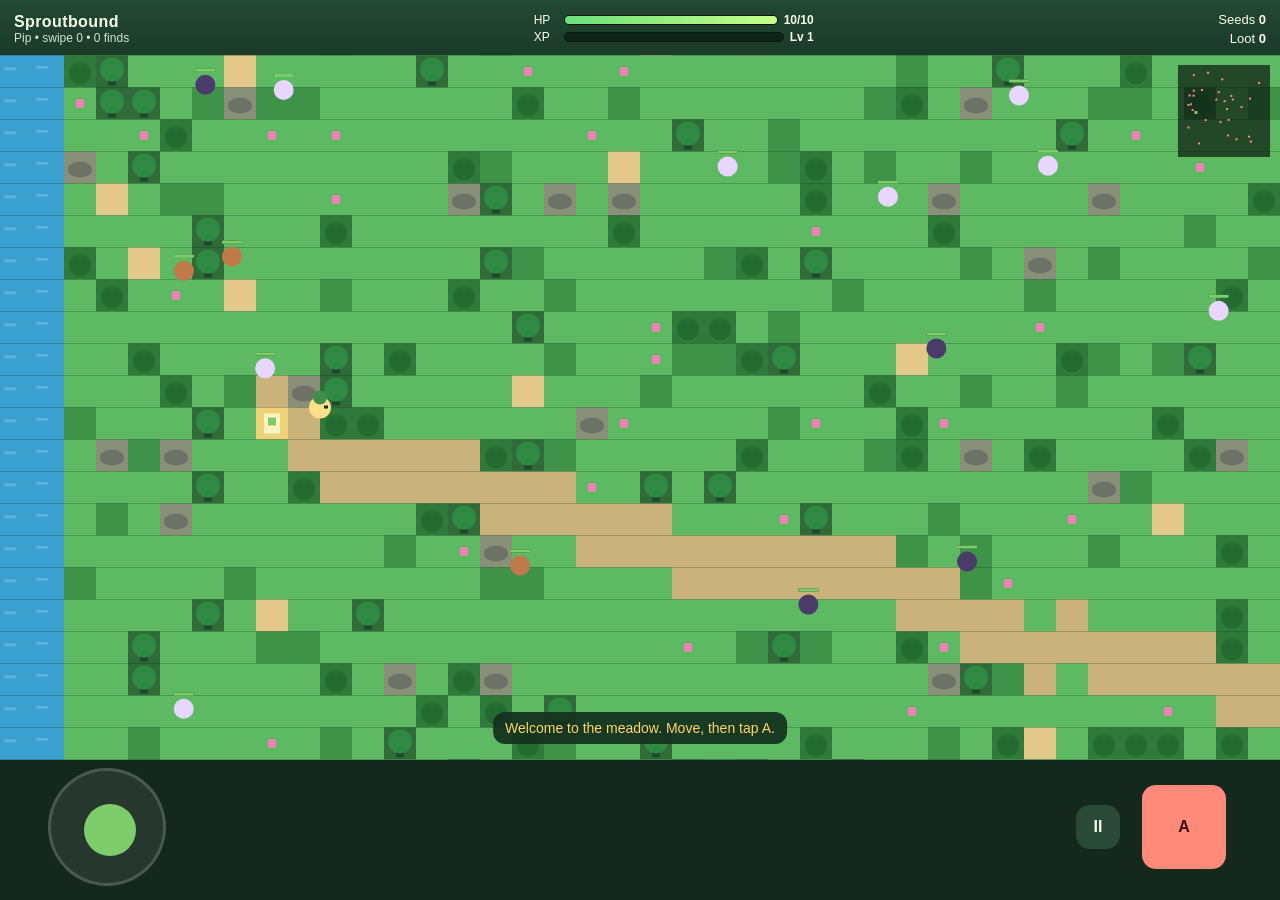
==== index.html @ a74ae871 "fix: joystick follows a finger drag" ====
<!DOCTYPE html>
<html lang="en">
<head>
  <meta charset="UTF-8" />
  <meta name="viewport" content="width=device-width, initial-scale=1, maximum-scale=1, user-scalable=no, viewport-fit=cover" />
  <meta name="apple-mobile-web-app-capable" content="yes" />
  <meta name="mobile-web-app-capable" content="yes" />
  <meta name="theme-color" content="#1b3a2a" />
  <title>Sproutbound</title>
  <link rel="stylesheet" href="css/style.css?v=0.2.1" />
</head>
<body>
  <div id="app">
    <header id="hud">
      <div class="hud-block">
        <div class="title">Sproutbound</div>
        <div id="status" class="status">Pip the Sproutling</div>
      </div>
      <div class="meters">
        <div class="meter">
          <span>HP</span>
          <div class="bar"><i id="hp-bar"></i></div>
          <b id="hp-text">10/10</b>
        </div>
        <div class="meter">
          <span>XP</span>
          <div class="bar xp"><i id="xp-bar"></i></div>
          <b id="xp-text">Lv 1</b>
        </div>
      </div>
      <div class="pockets">
        <span>Seeds <b id="coin-text">0</b></span>
        <span>Loot <b id="loot-text">0</b></span>
      </div>
    </header>

    <main id="stage">
      <canvas id="game"></canvas>
      <div id="toast"></div>
      <div id="pause-menu" class="hidden">
        <h2>Paused</h2>
        <p id="pause-blurb">Bag and shrine trades. The stick and A button stay under the menu.</p>
        <section class="panel">
          <h3>Bag</h3>
          <ul id="bag-list"></ul>
        </section>
        <section class="panel">
          <h3>Shrine shop</h3>
          <p id="shop-note" class="note"></p>
          <button id="btn-buy-petal" type="button">Heart Petal</button>
          <button id="btn-buy-swipe" type="button">Stronger swipe</button>
        </section>
        <button id="btn-resume" type="button">Resume</button>
        <button id="btn-reset" type="button">New Adventure</button>
      </div>
    </main>

    <footer id="controls">
      <div id="stick" class="stick">
        <div id="knob" class="knob"></div>
      </div>
      <div class="buttons">
        <button id="btn-pause" class="ghost">II</button>
        <button id="btn-attack" class="attack">A</button>
      </div>
    </footer>
  </div>
  <script src="js/data.js?v=0.2.1"></script>
  <script src="js/game.js?v=0.2.1"></script>
</body>
</html>
---- css/style.css ----
:root {
  --soil: #1b3a2a;
  --leaf: #7dce6a;
  --sun: #ffd56a;
  --ink: #14301f;
  --paper: #f4ffe8;
  --rose: #ff8a7a;
}
* { box-sizing: border-box; -webkit-tap-highlight-color: transparent; }
html, body {
  margin: 0;
  height: 100%;
  background: var(--soil);
  color: var(--paper);
  font-family: "Trebuchet MS", "Segoe UI", sans-serif;
  overflow: hidden;
  touch-action: none;
  user-select: none;
}
#app {
  height: 100%;
  display: grid;
  grid-template-rows: auto 1fr auto;
}
#hud {
  display: flex;
  gap: 12px;
  align-items: center;
  justify-content: space-between;
  padding: 10px 14px calc(8px + env(safe-area-inset-top));
  background: linear-gradient(#234833, #1b3a2a);
}
.title { font-weight: 800; letter-spacing: 0.4px; }
.status { font-size: 12px; opacity: 0.85; }
.meters { flex: 1; max-width: 280px; }
.meter { display: grid; grid-template-columns: 24px 1fr auto; gap: 6px; align-items: center; font-size: 12px; margin: 3px 0; }
.bar { height: 10px; background: #0f2418; border-radius: 99px; overflow: hidden; border: 1px solid #0a1810; }
.bar i { display: block; height: 100%; width: 100%; background: linear-gradient(90deg, #6adf7a, #c8ff8a); }
.bar.xp i { background: linear-gradient(90deg, #6ab0ff, #d6f3ff); }
.pockets { font-size: 13px; display: grid; gap: 4px; text-align: right; }
#stage { position: relative; background: #163224; }
#game { width: 100%; height: 100%; display: block; image-rendering: pixelated; touch-action: none; }
#toast {
  position: absolute; left: 50%; bottom: 16px; transform: translateX(-50%);
  background: rgba(20, 48, 31, 0.92); color: var(--sun);
  padding: 8px 12px; border-radius: 12px; font-size: 14px;
  opacity: 0; pointer-events: none; transition: opacity 0.2s;
  z-index: 3; max-width: 90%; text-align: center;
}
#toast.show { opacity: 1; }
#pause-menu {
  position: absolute; inset: 8px 8px 8px 8px;
  background: rgba(15, 36, 24, 0.94);
  border: 3px solid #7dce6a;
  border-radius: 18px;
  padding: 12px 14px 8px;
  text-align: center;
  overflow: auto;
  z-index: 2;
  -webkit-overflow-scrolling: touch;
  touch-action: pan-y;
}
#pause-menu.hidden { display: none; }
#pause-menu h2 { margin: 0 0 4px; font-size: 22px; }
#pause-menu p { margin: 0 0 8px; font-size: 13px; }
.panel {
  text-align: left;
  background: rgba(8, 20, 14, 0.45);
  border-radius: 12px;
  padding: 8px 10px;
  margin: 8px 0;
}
.panel h3 { margin: 0 0 6px; font-size: 15px; color: var(--sun); }
.note { opacity: 0.9; }
#bag-list { list-style: none; margin: 0; padding: 0; display: grid; gap: 6px; }
#bag-list li {
  display: flex; align-items: center; gap: 8px;
  font-size: 14px;
}
.swatch { width: 12px; height: 12px; border-radius: 50%; flex: none; }
.bag-use, #pause-menu button, #controls button {
  font: inherit; font-weight: 800;
  border: 0; border-radius: 14px;
  padding: 10px 16px; margin: 6px;
}
.bag-use {
  margin-left: auto;
  background: var(--rose);
  color: #3b1010;
  min-height: 40px;
}
#btn-buy-petal, #btn-buy-swipe {
  display: block; width: calc(100% - 12px);
  background: var(--sun); color: var(--ink);
  min-height: 46px;
}
#btn-buy-petal:disabled, #btn-buy-swipe:disabled { opacity: 0.55; }
#btn-resume { background: var(--leaf); color: var(--ink); min-height: 46px; }
#btn-reset { background: #355846; color: var(--paper); min-height: 44px; }
#controls {
  display: flex;
  justify-content: space-between;
  align-items: center;
  padding: 8px 18px calc(14px + env(safe-area-inset-bottom));
  background: #14281d;
  touch-action: none;
}
.stick {
  width: 118px; height: 118px; border-radius: 50%;
  background: rgba(255,255,255,0.08);
  border: 3px solid rgba(255,255,255,0.16);
  position: relative;
  touch-action: none;
}
.knob {
  width: 52px; height: 52px; border-radius: 50%;
  background: var(--leaf);
  position: absolute; left: 33px; top: 33px;
  pointer-events: none;
}
.buttons { display: flex; align-items: center; gap: 10px; touch-action: none; }
.attack {
  width: 84px; height: 84px; border-radius: 50%;
  background: var(--rose); color: #3b1010; font-size: 28px;
  touch-action: none;
}
.ghost {
  width: 44px; height: 44px; border-radius: 12px;
  background: #2a4a38; color: var(--paper);
}
@media (min-width: 900px) {
  #controls { padding-inline: 48px; }
  #pause-menu { inset: 10% 18%; }
}
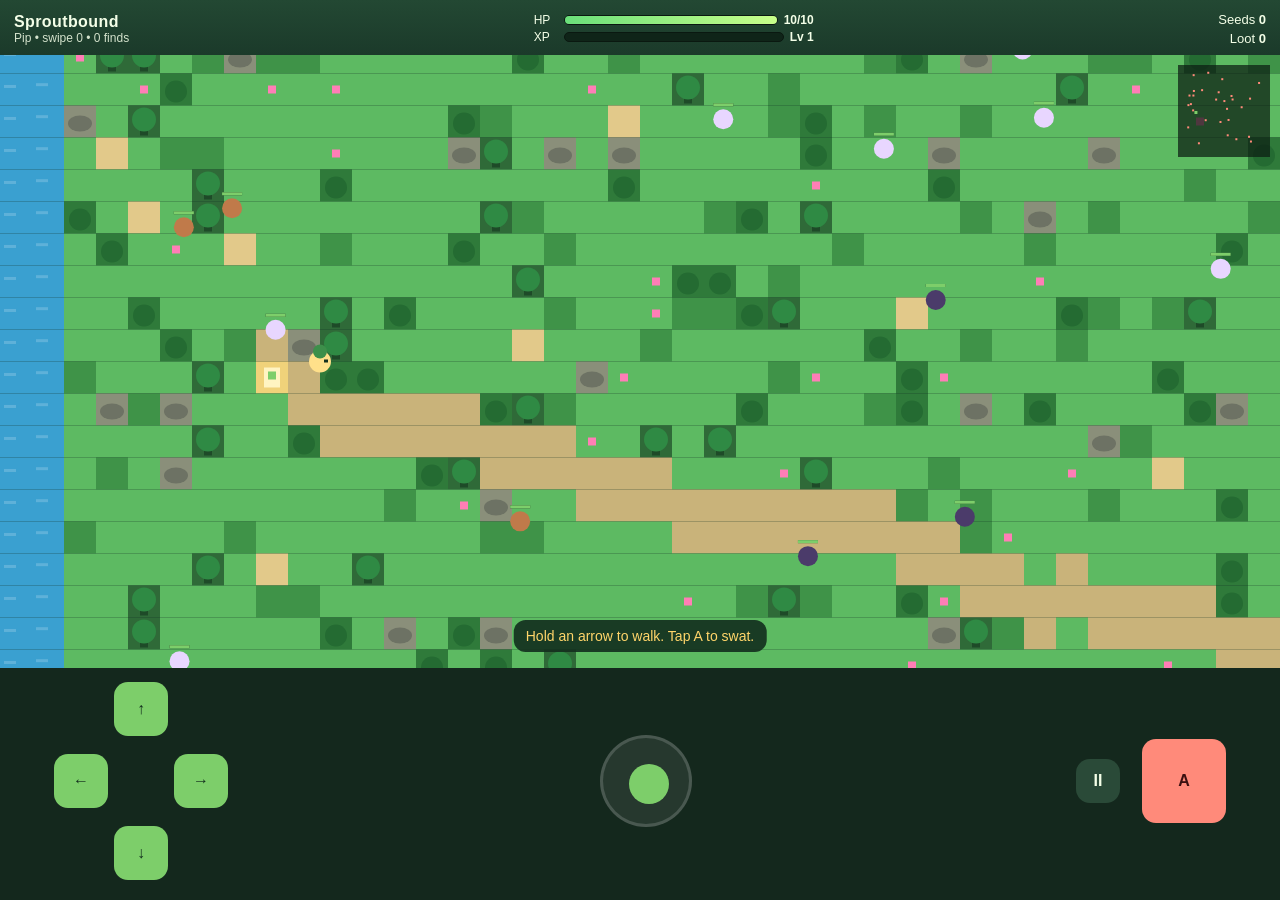
==== commit e900d773: "fix: arrow buttons walk while held" ====
--- a/index.html
+++ b/index.html
@@ -7,7 +7,7 @@
   <meta name="mobile-web-app-capable" content="yes" />
   <meta name="theme-color" content="#1b3a2a" />
   <title>Sproutbound</title>
-  <link rel="stylesheet" href="css/style.css?v=0.2.1" />
+  <link rel="stylesheet" href="css/style.css?v=0.2.2" />
 </head>
 <body>
   <div id="app">
@@ -56,6 +56,12 @@
     </main>
 
     <footer id="controls">
+      <div id="pad" class="pad" aria-label="Move">
+        <button type="button" class="dir" data-dir="up" aria-label="Up">&#8593;</button>
+        <button type="button" class="dir" data-dir="left" aria-label="Left">&#8592;</button>
+        <button type="button" class="dir" data-dir="down" aria-label="Down">&#8595;</button>
+        <button type="button" class="dir" data-dir="right" aria-label="Right">&#8594;</button>
+      </div>
       <div id="stick" class="stick">
         <div id="knob" class="knob"></div>
       </div>
@@ -65,7 +71,7 @@
       </div>
     </footer>
   </div>
-  <script src="js/data.js?v=0.2.1"></script>
-  <script src="js/game.js?v=0.2.1"></script>
+  <script src="js/data.js?v=0.2.2"></script>
+  <script src="js/game.js?v=0.2.2"></script>
 </body>
 </html>
--- a/css/style.css
+++ b/css/style.css
@@ -132,3 +132,23 @@
   #controls { padding-inline: 48px; }
   #pause-menu { inset: 10% 18%; }
 }
+
+.pad {
+  display: grid;
+  grid-template-columns: 54px 54px 54px;
+  grid-template-areas: ". up ." "left . right" ". down .";
+  gap: 6px;
+  touch-action: none;
+}
+.dir {
+  width: 54px; height: 54px; border-radius: 14px;
+  background: var(--leaf); color: var(--ink); font-size: 26px;
+  touch-action: none;
+}
+.dir[data-dir="up"] { grid-area: up; }
+.dir[data-dir="left"] { grid-area: left; }
+.dir[data-dir="down"] { grid-area: down; }
+.dir[data-dir="right"] { grid-area: right; }
+.dir.held { background: var(--sun); }
+.stick { width: 92px; height: 92px; }
+.knob { width: 40px; height: 40px; left: 26px; top: 26px; }
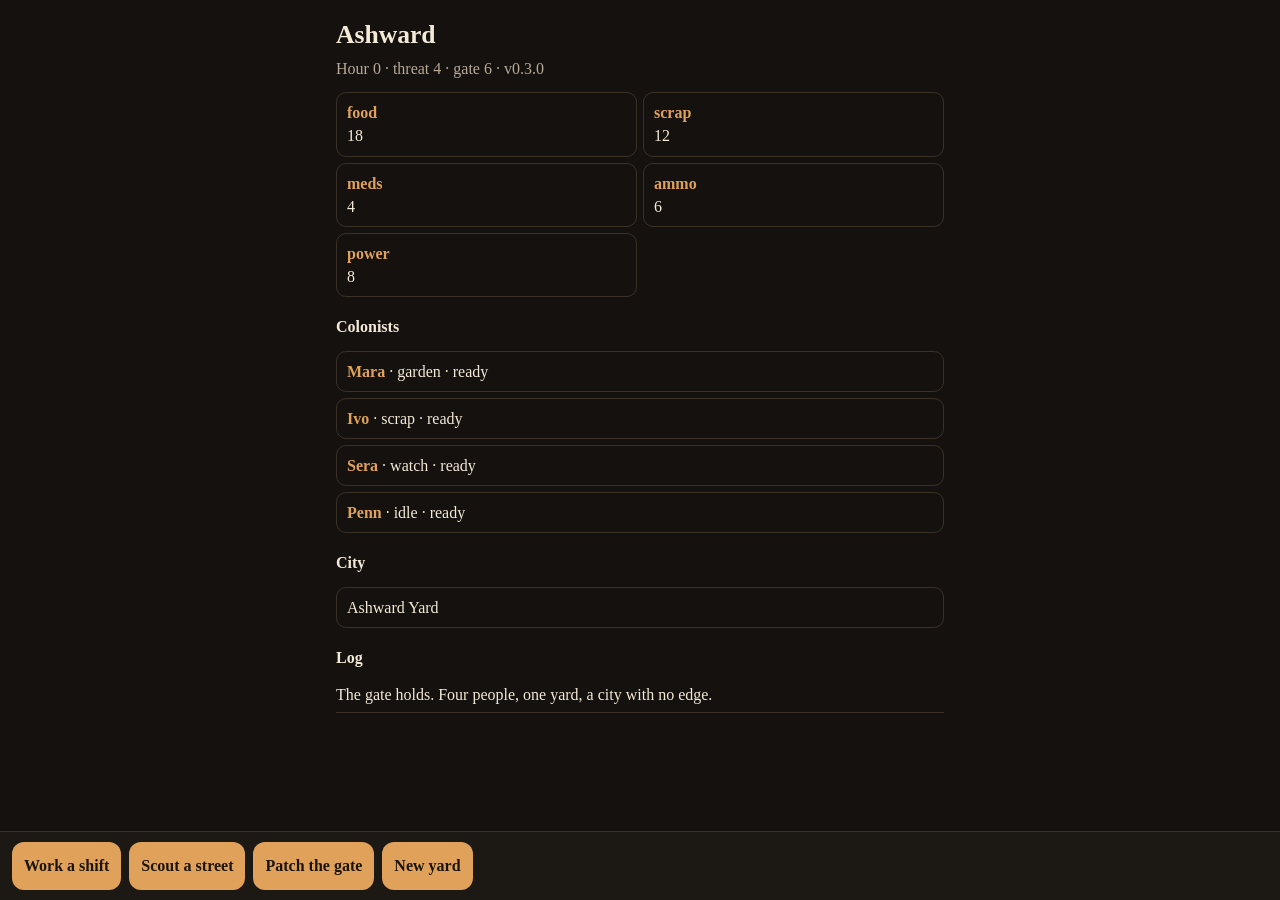
==== commit d668044f: "feat: ashward text colony keeps ticking offline" ====
--- a/index.html
+++ b/index.html
@@ -2,76 +2,28 @@
 <html lang="en">
 <head>
   <meta charset="UTF-8" />
-  <meta name="viewport" content="width=device-width, initial-scale=1, maximum-scale=1, user-scalable=no, viewport-fit=cover" />
-  <meta name="apple-mobile-web-app-capable" content="yes" />
-  <meta name="mobile-web-app-capable" content="yes" />
-  <meta name="theme-color" content="#1b3a2a" />
-  <title>Sproutbound</title>
-  <link rel="stylesheet" href="css/style.css?v=0.2.2" />
+  <meta name="viewport" content="width=device-width, initial-scale=1" />
+  <meta name="theme-color" content="#14110e" />
+  <title>Ashward</title>
+  <link rel="stylesheet" href="css/style.css?v=0.3.0" />
 </head>
 <body>
-  <div id="app">
-    <header id="hud">
-      <div class="hud-block">
-        <div class="title">Sproutbound</div>
-        <div id="status" class="status">Pip the Sproutling</div>
-      </div>
-      <div class="meters">
-        <div class="meter">
-          <span>HP</span>
-          <div class="bar"><i id="hp-bar"></i></div>
-          <b id="hp-text">10/10</b>
-        </div>
-        <div class="meter">
-          <span>XP</span>
-          <div class="bar xp"><i id="xp-bar"></i></div>
-          <b id="xp-text">Lv 1</b>
-        </div>
-      </div>
-      <div class="pockets">
-        <span>Seeds <b id="coin-text">0</b></span>
-        <span>Loot <b id="loot-text">0</b></span>
-      </div>
-    </header>
-
-    <main id="stage">
-      <canvas id="game"></canvas>
-      <div id="toast"></div>
-      <div id="pause-menu" class="hidden">
-        <h2>Paused</h2>
-        <p id="pause-blurb">Bag and shrine trades. The stick and A button stay under the menu.</p>
-        <section class="panel">
-          <h3>Bag</h3>
-          <ul id="bag-list"></ul>
-        </section>
-        <section class="panel">
-          <h3>Shrine shop</h3>
-          <p id="shop-note" class="note"></p>
-          <button id="btn-buy-petal" type="button">Heart Petal</button>
-          <button id="btn-buy-swipe" type="button">Stronger swipe</button>
-        </section>
-        <button id="btn-resume" type="button">Resume</button>
-        <button id="btn-reset" type="button">New Adventure</button>
-      </div>
-    </main>
-
-    <footer id="controls">
-      <div id="pad" class="pad" aria-label="Move">
-        <button type="button" class="dir" data-dir="up" aria-label="Up">&#8593;</button>
-        <button type="button" class="dir" data-dir="left" aria-label="Left">&#8592;</button>
-        <button type="button" class="dir" data-dir="down" aria-label="Down">&#8595;</button>
-        <button type="button" class="dir" data-dir="right" aria-label="Right">&#8594;</button>
-      </div>
-      <div id="stick" class="stick">
-        <div id="knob" class="knob"></div>
-      </div>
-      <div class="buttons">
-        <button id="btn-pause" class="ghost">II</button>
-        <button id="btn-attack" class="attack">A</button>
-      </div>
-    </footer>
+  <h1>Ashward</h1>
+  <p class="sub" id="clock">Yard clock</p>
+  <section class="stocks" id="stocks"></section>
+  <h2>Colonists</h2>
+  <section class="people" id="people"></section>
+  <h2>City</h2>
+  <section class="map" id="map"></section>
+  <h2>Log</h2>
+  <ul id="log"></ul>
+  <div id="actions">
+    <button type="button" id="btn-shift">Work a shift</button>
+    <button type="button" id="btn-scout">Scout a street</button>
+    <button type="button" id="btn-gate">Patch the gate</button>
+    <button type="button" id="btn-new">New yard</button>
   </div>
-  <script src="js/data.js?v=0.2.2"></script>
-  <script src="js/game.js?v=0.2.2"></script>
+  <script src="js/data.js?v=0.3.0"></script>
+  <script src="js/game.js?v=0.3.0"></script>
 </body>
 </html>
--- a/css/style.css
+++ b/css/style.css
@@ -1,154 +1,41 @@
 :root {
-  --soil: #1b3a2a;
-  --leaf: #7dce6a;
-  --sun: #ffd56a;
-  --ink: #14301f;
-  --paper: #f4ffe8;
-  --rose: #ff8a7a;
+  --bg: #14110e;
+  --ink: #f3ead7;
+  --dim: #b7aa96;
+  --line: #3a3228;
+  --accent: #e0a15a;
 }
-* { box-sizing: border-box; -webkit-tap-highlight-color: transparent; }
+* { box-sizing: border-box; }
 html, body {
   margin: 0;
-  height: 100%;
-  background: var(--soil);
-  color: var(--paper);
-  font-family: "Trebuchet MS", "Segoe UI", sans-serif;
-  overflow: hidden;
-  touch-action: none;
-  user-select: none;
+  background: var(--bg);
+  color: var(--ink);
+  font: 16px/1.45 "Iowan Old Style", "Palatino Linotype", Palatino, serif;
 }
-#app {
-  height: 100%;
-  display: grid;
-  grid-template-rows: auto 1fr auto;
+body { padding: 16px 16px 120px; max-width: 40rem; margin: 0 auto; }
+h1 { font-size: 1.6rem; margin: 0 0 4px; }
+.sub { color: var(--dim); margin: 0 0 12px; }
+.stocks, .people, .map { display: grid; gap: 6px; margin: 12px 0; }
+.stocks { grid-template-columns: repeat(2, minmax(0, 1fr)); }
+.card, .person, .district {
+  border: 1px solid var(--line);
+  border-radius: 10px;
+  padding: 8px 10px;
 }
-#hud {
-  display: flex;
-  gap: 12px;
-  align-items: center;
-  justify-content: space-between;
-  padding: 10px 14px calc(8px + env(safe-area-inset-top));
-  background: linear-gradient(#234833, #1b3a2a);
+.card b, .person b { color: var(--accent); }
+#log { list-style: none; padding: 0; margin: 8px 0 0; }
+#log li { padding: 6px 0; border-bottom: 1px solid var(--line); }
+#actions {
+  position: fixed; left: 0; right: 0; bottom: 0;
+  display: flex; flex-wrap: wrap; gap: 8px;
+  padding: 10px 12px calc(10px + env(safe-area-inset-bottom));
+  background: #1c1814;
+  border-top: 1px solid var(--line);
 }
-.title { font-weight: 800; letter-spacing: 0.4px; }
-.status { font-size: 12px; opacity: 0.85; }
-.meters { flex: 1; max-width: 280px; }
-.meter { display: grid; grid-template-columns: 24px 1fr auto; gap: 6px; align-items: center; font-size: 12px; margin: 3px 0; }
-.bar { height: 10px; background: #0f2418; border-radius: 99px; overflow: hidden; border: 1px solid #0a1810; }
-.bar i { display: block; height: 100%; width: 100%; background: linear-gradient(90deg, #6adf7a, #c8ff8a); }
-.bar.xp i { background: linear-gradient(90deg, #6ab0ff, #d6f3ff); }
-.pockets { font-size: 13px; display: grid; gap: 4px; text-align: right; }
-#stage { position: relative; background: #163224; }
-#game { width: 100%; height: 100%; display: block; image-rendering: pixelated; touch-action: none; }
-#toast {
-  position: absolute; left: 50%; bottom: 16px; transform: translateX(-50%);
-  background: rgba(20, 48, 31, 0.92); color: var(--sun);
-  padding: 8px 12px; border-radius: 12px; font-size: 14px;
-  opacity: 0; pointer-events: none; transition: opacity 0.2s;
-  z-index: 3; max-width: 90%; text-align: center;
+button {
+  font: inherit; font-weight: 700;
+  background: var(--accent); color: #1b140c;
+  border: 0; border-radius: 12px;
+  min-height: 48px; padding: 8px 12px;
 }
-#toast.show { opacity: 1; }
-#pause-menu {
-  position: absolute; inset: 8px 8px 8px 8px;
-  background: rgba(15, 36, 24, 0.94);
-  border: 3px solid #7dce6a;
-  border-radius: 18px;
-  padding: 12px 14px 8px;
-  text-align: center;
-  overflow: auto;
-  z-index: 2;
-  -webkit-overflow-scrolling: touch;
-  touch-action: pan-y;
-}
-#pause-menu.hidden { display: none; }
-#pause-menu h2 { margin: 0 0 4px; font-size: 22px; }
-#pause-menu p { margin: 0 0 8px; font-size: 13px; }
-.panel {
-  text-align: left;
-  background: rgba(8, 20, 14, 0.45);
-  border-radius: 12px;
-  padding: 8px 10px;
-  margin: 8px 0;
-}
-.panel h3 { margin: 0 0 6px; font-size: 15px; color: var(--sun); }
-.note { opacity: 0.9; }
-#bag-list { list-style: none; margin: 0; padding: 0; display: grid; gap: 6px; }
-#bag-list li {
-  display: flex; align-items: center; gap: 8px;
-  font-size: 14px;
-}
-.swatch { width: 12px; height: 12px; border-radius: 50%; flex: none; }
-.bag-use, #pause-menu button, #controls button {
-  font: inherit; font-weight: 800;
-  border: 0; border-radius: 14px;
-  padding: 10px 16px; margin: 6px;
-}
-.bag-use {
-  margin-left: auto;
-  background: var(--rose);
-  color: #3b1010;
-  min-height: 40px;
-}
-#btn-buy-petal, #btn-buy-swipe {
-  display: block; width: calc(100% - 12px);
-  background: var(--sun); color: var(--ink);
-  min-height: 46px;
-}
-#btn-buy-petal:disabled, #btn-buy-swipe:disabled { opacity: 0.55; }
-#btn-resume { background: var(--leaf); color: var(--ink); min-height: 46px; }
-#btn-reset { background: #355846; color: var(--paper); min-height: 44px; }
-#controls {
-  display: flex;
-  justify-content: space-between;
-  align-items: center;
-  padding: 8px 18px calc(14px + env(safe-area-inset-bottom));
-  background: #14281d;
-  touch-action: none;
-}
-.stick {
-  width: 118px; height: 118px; border-radius: 50%;
-  background: rgba(255,255,255,0.08);
-  border: 3px solid rgba(255,255,255,0.16);
-  position: relative;
-  touch-action: none;
-}
-.knob {
-  width: 52px; height: 52px; border-radius: 50%;
-  background: var(--leaf);
-  position: absolute; left: 33px; top: 33px;
-  pointer-events: none;
-}
-.buttons { display: flex; align-items: center; gap: 10px; touch-action: none; }
-.attack {
-  width: 84px; height: 84px; border-radius: 50%;
-  background: var(--rose); color: #3b1010; font-size: 28px;
-  touch-action: none;
-}
-.ghost {
-  width: 44px; height: 44px; border-radius: 12px;
-  background: #2a4a38; color: var(--paper);
-}
-@media (min-width: 900px) {
-  #controls { padding-inline: 48px; }
-  #pause-menu { inset: 10% 18%; }
-}
-
-.pad {
-  display: grid;
-  grid-template-columns: 54px 54px 54px;
-  grid-template-areas: ". up ." "left . right" ". down .";
-  gap: 6px;
-  touch-action: none;
-}
-.dir {
-  width: 54px; height: 54px; border-radius: 14px;
-  background: var(--leaf); color: var(--ink); font-size: 26px;
-  touch-action: none;
-}
-.dir[data-dir="up"] { grid-area: up; }
-.dir[data-dir="left"] { grid-area: left; }
-.dir[data-dir="down"] { grid-area: down; }
-.dir[data-dir="right"] { grid-area: right; }
-.dir.held { background: var(--sun); }
-.stick { width: 92px; height: 92px; }
-.knob { width: 40px; height: 40px; left: 26px; top: 26px; }
+h2 { font-size: 1rem; margin: 18px 0 6px; }
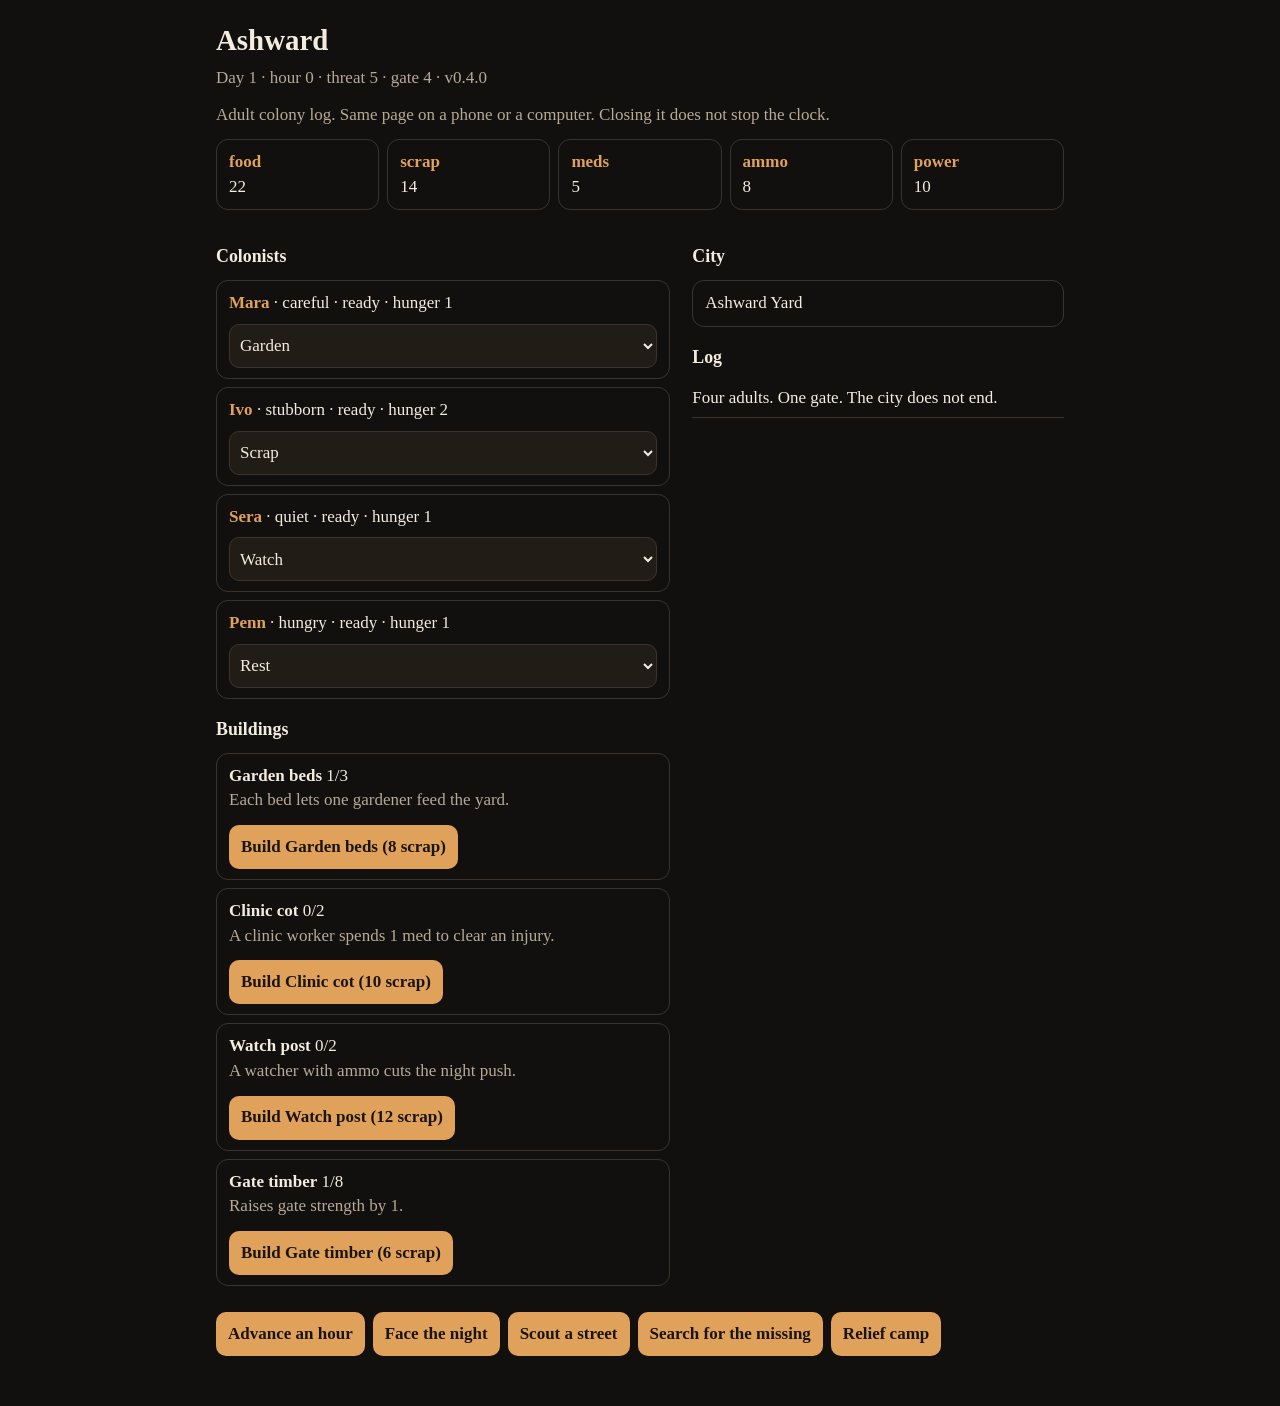
==== commit f9fba569: "feat: adult yard jobs buildings and night push" ====
--- a/index.html
+++ b/index.html
@@ -3,27 +3,37 @@
 <head>
   <meta charset="UTF-8" />
   <meta name="viewport" content="width=device-width, initial-scale=1" />
-  <meta name="theme-color" content="#14110e" />
+  <meta name="theme-color" content="#12100e" />
   <title>Ashward</title>
-  <link rel="stylesheet" href="css/style.css?v=0.3.0" />
+  <link rel="stylesheet" href="css/style.css?v=0.4.0" />
 </head>
 <body>
   <h1>Ashward</h1>
   <p class="sub" id="clock">Yard clock</p>
-  <section class="stocks" id="stocks"></section>
-  <h2>Colonists</h2>
-  <section class="people" id="people"></section>
-  <h2>City</h2>
-  <section class="map" id="map"></section>
-  <h2>Log</h2>
-  <ul id="log"></ul>
+  <p class="note">Adult colony log. Same page on a phone or a computer. Closing it does not stop the clock.</p>
+  <section class="grid stocks" id="stocks"></section>
+  <div class="layout">
+    <div>
+      <h2>Colonists</h2>
+      <section class="grid" id="people"></section>
+      <h2>Buildings</h2>
+      <section class="grid" id="builds"></section>
+    </div>
+    <div>
+      <h2>City</h2>
+      <section class="grid" id="map"></section>
+      <h2>Log</h2>
+      <ul id="log"></ul>
+    </div>
+  </div>
   <div id="actions">
-    <button type="button" id="btn-shift">Work a shift</button>
+    <button type="button" id="btn-shift">Advance an hour</button>
+    <button type="button" id="btn-night">Face the night</button>
     <button type="button" id="btn-scout">Scout a street</button>
-    <button type="button" id="btn-gate">Patch the gate</button>
-    <button type="button" id="btn-new">New yard</button>
+    <button type="button" id="btn-search">Search for the missing</button>
+    <button type="button" id="btn-new">Relief camp</button>
   </div>
-  <script src="js/data.js?v=0.3.0"></script>
-  <script src="js/game.js?v=0.3.0"></script>
+  <script src="js/data.js?v=0.4.0"></script>
+  <script src="js/game.js?v=0.4.0"></script>
 </body>
 </html>
--- a/css/style.css
+++ b/css/style.css
@@ -1,41 +1,58 @@
 :root {
-  --bg: #14110e;
-  --ink: #f3ead7;
+  --bg: #12100e;
+  --ink: #f4ecdf;
   --dim: #b7aa96;
-  --line: #3a3228;
+  --line: #3c342c;
   --accent: #e0a15a;
+  --danger: #d4776a;
 }
 * { box-sizing: border-box; }
 html, body {
   margin: 0;
   background: var(--bg);
   color: var(--ink);
-  font: 16px/1.45 "Iowan Old Style", "Palatino Linotype", Palatino, serif;
+  font: 17px/1.45 "Iowan Old Style", "Palatino Linotype", Palatino, serif;
 }
-body { padding: 16px 16px 120px; max-width: 40rem; margin: 0 auto; }
-h1 { font-size: 1.6rem; margin: 0 0 4px; }
-.sub { color: var(--dim); margin: 0 0 12px; }
-.stocks, .people, .map { display: grid; gap: 6px; margin: 12px 0; }
-.stocks { grid-template-columns: repeat(2, minmax(0, 1fr)); }
-.card, .person, .district {
+body { padding: 20px 18px 132px; max-width: 52rem; margin: 0 auto; }
+h1 { font-size: 1.7rem; margin: 0 0 4px; }
+.sub, .note { color: var(--dim); margin: 0 0 12px; }
+.grid { display: grid; gap: 8px; margin: 10px 0 16px; }
+.stocks { grid-template-columns: repeat(auto-fit, minmax(120px, 1fr)); }
+.card, .person, .district, .build {
   border: 1px solid var(--line);
-  border-radius: 10px;
-  padding: 8px 10px;
+  border-radius: 12px;
+  padding: 10px 12px;
 }
 .card b, .person b { color: var(--accent); }
+.person { display: grid; gap: 8px; }
+.person select, button {
+  font: inherit;
+  border-radius: 10px;
+  min-height: 44px;
+}
+select { background: #221c17; color: var(--ink); border: 1px solid var(--line); padding: 6px; }
 #log { list-style: none; padding: 0; margin: 8px 0 0; }
-#log li { padding: 6px 0; border-bottom: 1px solid var(--line); }
+#log li { padding: 7px 0; border-bottom: 1px solid var(--line); }
 #actions {
-  position: fixed; left: 0; right: 0; bottom: 0;
-  display: flex; flex-wrap: wrap; gap: 8px;
-  padding: 10px 12px calc(10px + env(safe-area-inset-bottom));
-  background: #1c1814;
-  border-top: 1px solid var(--line);
+  position: sticky;
+  bottom: 0;
+  display: flex;
+  flex-wrap: wrap;
+  gap: 8px;
+  padding: 10px 0 calc(10px + env(safe-area-inset-bottom));
+  background: linear-gradient(transparent, var(--bg) 16px);
 }
 button {
-  font: inherit; font-weight: 700;
-  background: var(--accent); color: #1b140c;
-  border: 0; border-radius: 12px;
-  min-height: 48px; padding: 8px 12px;
+  font-weight: 700;
+  background: var(--accent);
+  color: #1b140c;
+  border: 0;
+  padding: 8px 12px;
 }
-h2 { font-size: 1rem; margin: 18px 0 6px; }
+h2 { font-size: 1.05rem; margin: 18px 0 6px; }
+.warn { color: var(--danger); }
+@media (min-width: 800px) {
+  body { padding-bottom: 40px; }
+  .layout { display: grid; grid-template-columns: 1.1fr 0.9fr; gap: 22px; }
+  #actions { position: static; }
+}
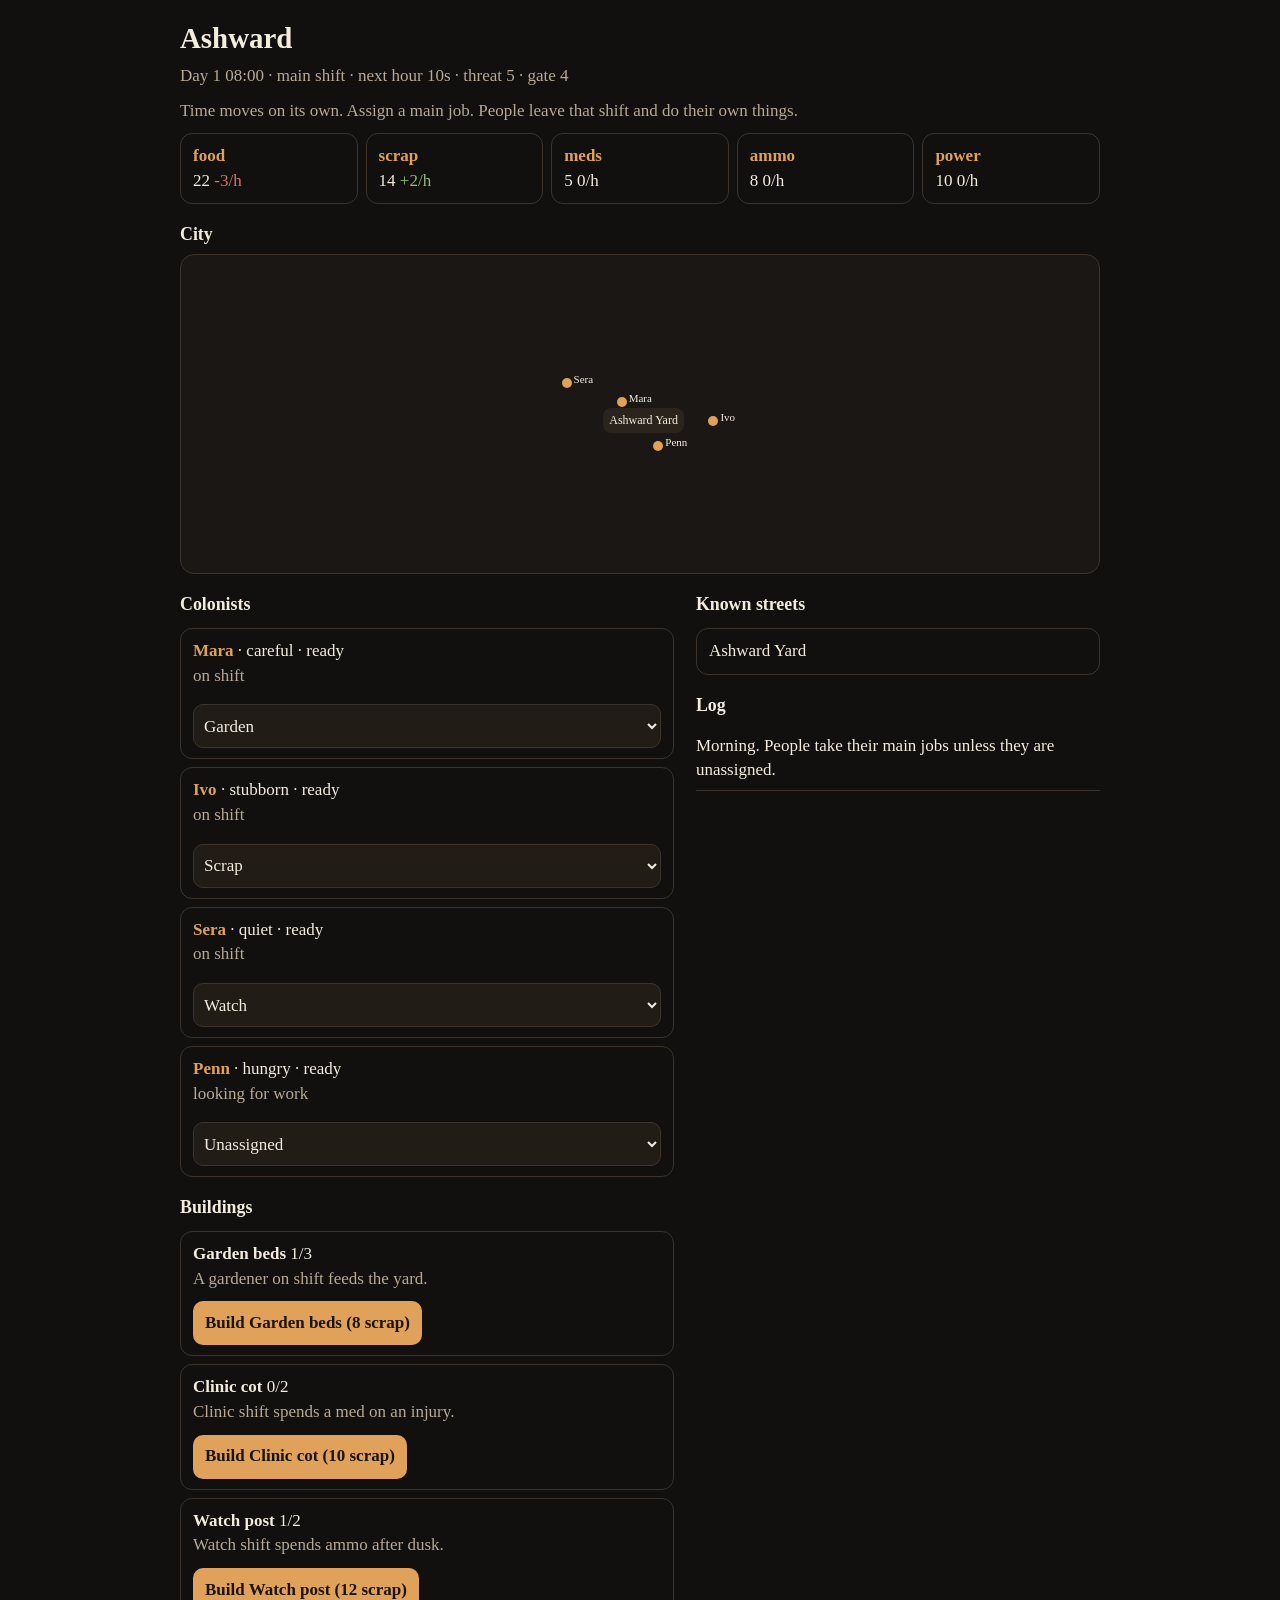
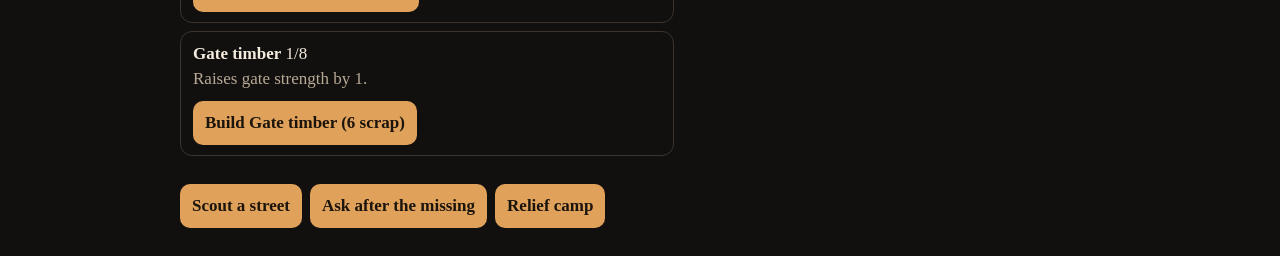
==== commit cd6d083d: "feat: clock runs itself and people keep their own hours" ====
--- a/index.html
+++ b/index.html
@@ -5,13 +5,15 @@
   <meta name="viewport" content="width=device-width, initial-scale=1" />
   <meta name="theme-color" content="#12100e" />
   <title>Ashward</title>
-  <link rel="stylesheet" href="css/style.css?v=0.4.0" />
+  <link rel="stylesheet" href="css/style.css?v=0.5.0" />
 </head>
 <body>
   <h1>Ashward</h1>
   <p class="sub" id="clock">Yard clock</p>
-  <p class="note">Adult colony log. Same page on a phone or a computer. Closing it does not stop the clock.</p>
+  <p class="note">Time moves on its own. Assign a main job. People leave that shift and do their own things.</p>
   <section class="grid stocks" id="stocks"></section>
+  <h2>City</h2>
+  <div id="city-map" aria-label="City map"></div>
   <div class="layout">
     <div>
       <h2>Colonists</h2>
@@ -20,20 +22,18 @@
       <section class="grid" id="builds"></section>
     </div>
     <div>
-      <h2>City</h2>
+      <h2>Known streets</h2>
       <section class="grid" id="map"></section>
       <h2>Log</h2>
       <ul id="log"></ul>
     </div>
   </div>
   <div id="actions">
-    <button type="button" id="btn-shift">Advance an hour</button>
-    <button type="button" id="btn-night">Face the night</button>
     <button type="button" id="btn-scout">Scout a street</button>
-    <button type="button" id="btn-search">Search for the missing</button>
+    <button type="button" id="btn-search">Ask after the missing</button>
     <button type="button" id="btn-new">Relief camp</button>
   </div>
-  <script src="js/data.js?v=0.4.0"></script>
-  <script src="js/game.js?v=0.4.0"></script>
+  <script src="js/data.js?v=0.5.0"></script>
+  <script src="js/game.js?v=0.5.0"></script>
 </body>
 </html>
--- a/css/style.css
+++ b/css/style.css
@@ -4,55 +4,73 @@
   --dim: #b7aa96;
   --line: #3c342c;
   --accent: #e0a15a;
-  --danger: #d4776a;
+  --up: #8fbf7a;
+  --down: #d4776a;
 }
 * { box-sizing: border-box; }
 html, body {
   margin: 0;
   background: var(--bg);
   color: var(--ink);
-  font: 17px/1.45 "Iowan Old Style", "Palatino Linotype", Palatino, serif;
+  font: 17px/1.45 "Iowan Old Style", Palatino, serif;
 }
-body { padding: 20px 18px 132px; max-width: 52rem; margin: 0 auto; }
+body { padding: 18px 16px 28px; max-width: 56rem; margin: 0 auto; }
 h1 { font-size: 1.7rem; margin: 0 0 4px; }
-.sub, .note { color: var(--dim); margin: 0 0 12px; }
+.sub, .note { color: var(--dim); margin: 0 0 10px; }
 .grid { display: grid; gap: 8px; margin: 10px 0 16px; }
-.stocks { grid-template-columns: repeat(auto-fit, minmax(120px, 1fr)); }
+.stocks { grid-template-columns: repeat(auto-fit, minmax(128px, 1fr)); }
 .card, .person, .district, .build {
   border: 1px solid var(--line);
   border-radius: 12px;
   padding: 10px 12px;
 }
 .card b, .person b { color: var(--accent); }
-.person { display: grid; gap: 8px; }
-.person select, button {
+.rate.up { color: var(--up); }
+.rate.down { color: var(--down); }
+.person { display: grid; gap: 6px; }
+select, button {
   font: inherit;
   border-radius: 10px;
   min-height: 44px;
 }
 select { background: #221c17; color: var(--ink); border: 1px solid var(--line); padding: 6px; }
+#city-map {
+  position: relative;
+  height: 240px;
+  border: 1px solid var(--line);
+  border-radius: 14px;
+  background: #1a1714;
+  overflow: hidden;
+}
+.plot {
+  position: absolute;
+  min-width: 72px;
+  padding: 4px 6px;
+  border-radius: 8px;
+  background: #2a241c;
+  font-size: 12px;
+}
+.dot {
+  position: absolute;
+  width: 10px;
+  height: 10px;
+  border-radius: 50%;
+  background: var(--accent);
+  transform: translate(-50%, -50%);
+}
+.dot span {
+  position: absolute;
+  left: 12px;
+  top: -6px;
+  white-space: nowrap;
+  font-size: 11px;
+}
 #log { list-style: none; padding: 0; margin: 8px 0 0; }
 #log li { padding: 7px 0; border-bottom: 1px solid var(--line); }
-#actions {
-  position: sticky;
-  bottom: 0;
-  display: flex;
-  flex-wrap: wrap;
-  gap: 8px;
-  padding: 10px 0 calc(10px + env(safe-area-inset-bottom));
-  background: linear-gradient(transparent, var(--bg) 16px);
+#actions { display: flex; flex-wrap: wrap; gap: 8px; margin-top: 12px; }
+button { font-weight: 700; background: var(--accent); color: #1b140c; border: 0; padding: 8px 12px; }
+h2 { font-size: 1.05rem; margin: 18px 0 6px; }
+@media (min-width: 800px) {
+  .layout { display: grid; grid-template-columns: 1.1fr 0.9fr; gap: 22px; }
+  #city-map { height: 320px; }
 }
-button {
-  font-weight: 700;
-  background: var(--accent);
-  color: #1b140c;
-  border: 0;
-  padding: 8px 12px;
-}
-h2 { font-size: 1.05rem; margin: 18px 0 6px; }
-.warn { color: var(--danger); }
-@media (min-width: 800px) {
-  body { padding-bottom: 40px; }
-  .layout { display: grid; grid-template-columns: 1.1fr 0.9fr; gap: 22px; }
-  #actions { position: static; }
-}
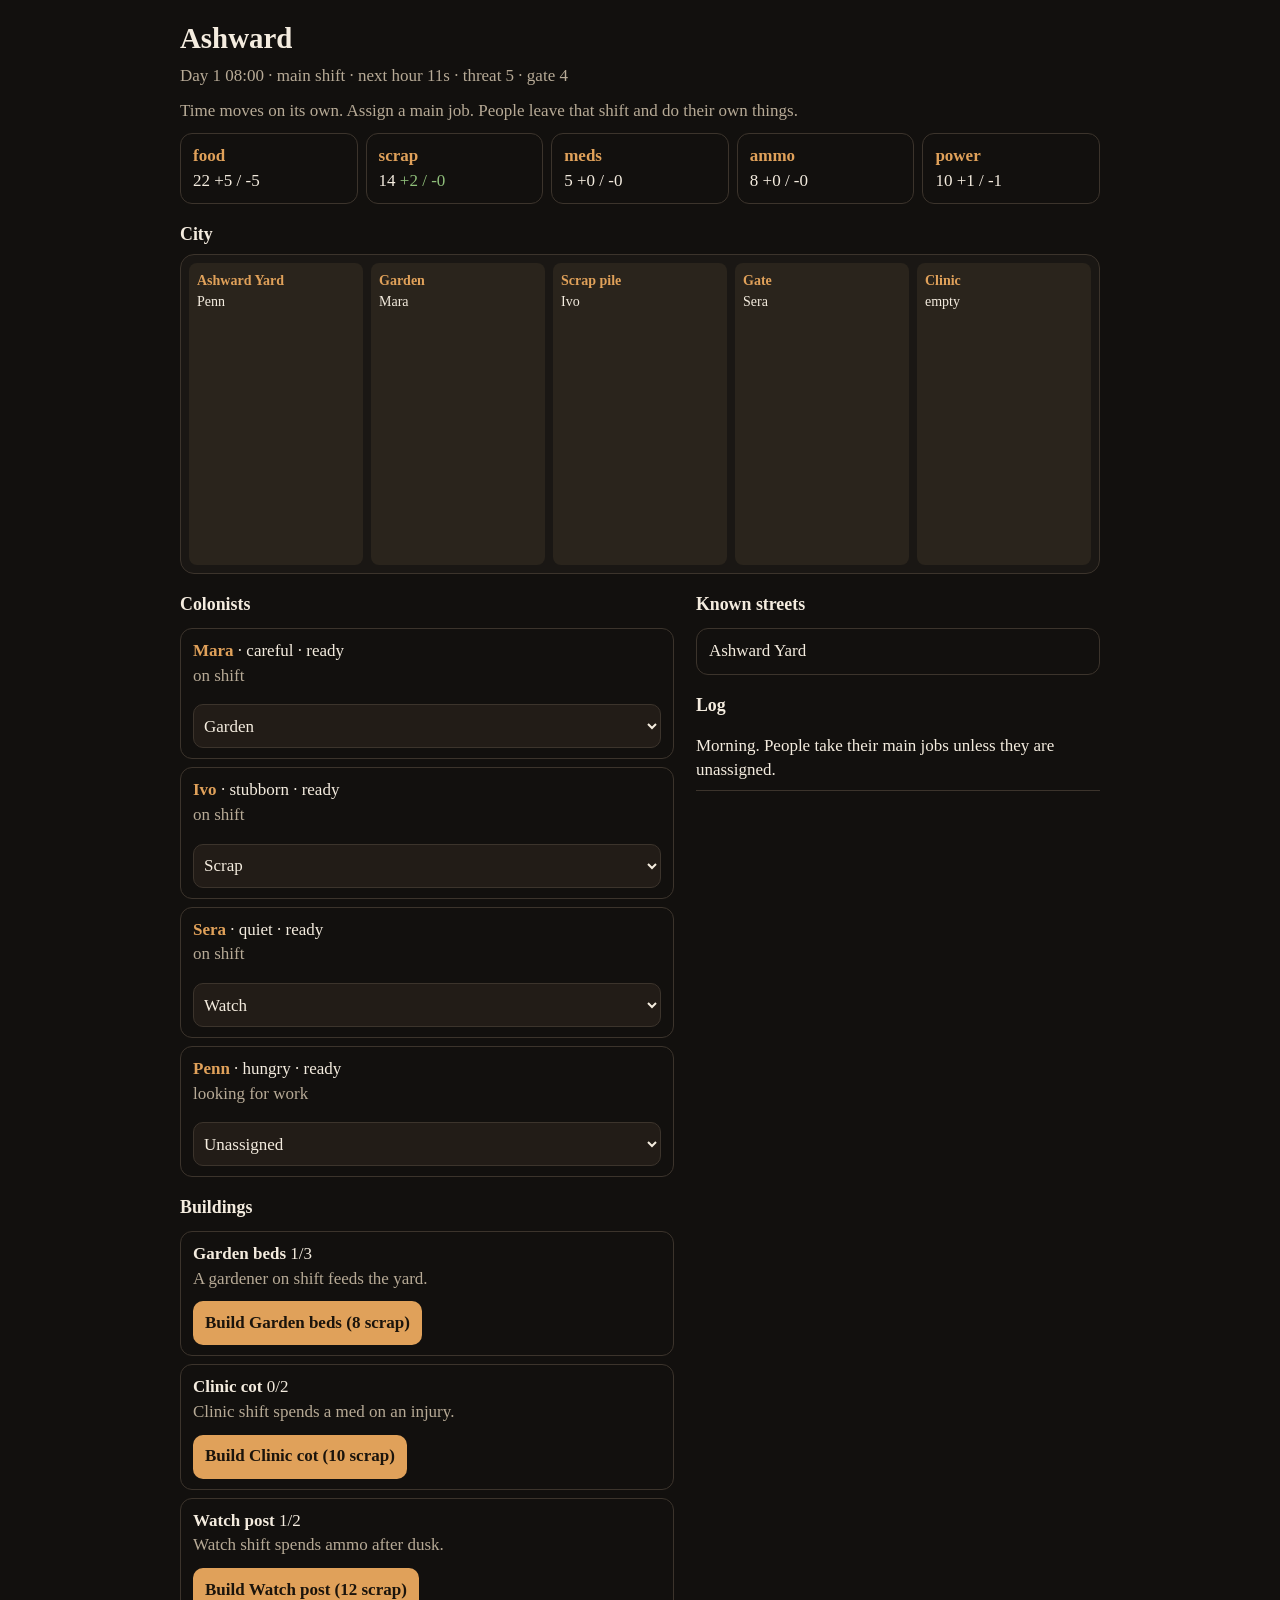
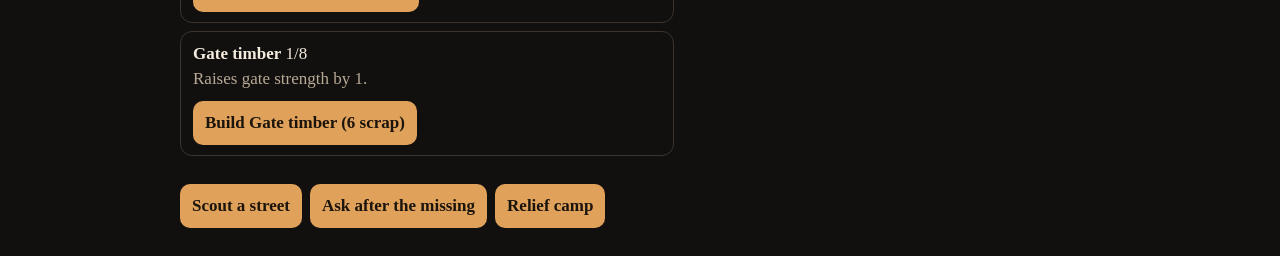
==== commit e500db1e: "fix: job rates and city map follow assignments" ====
--- a/index.html
+++ b/index.html
@@ -5,7 +5,7 @@
   <meta name="viewport" content="width=device-width, initial-scale=1" />
   <meta name="theme-color" content="#12100e" />
   <title>Ashward</title>
-  <link rel="stylesheet" href="css/style.css?v=0.5.0" />
+  <link rel="stylesheet" href="css/style.css?v=0.5.1" />
 </head>
 <body>
   <h1>Ashward</h1>
@@ -33,7 +33,7 @@
     <button type="button" id="btn-search">Ask after the missing</button>
     <button type="button" id="btn-new">Relief camp</button>
   </div>
-  <script src="js/data.js?v=0.5.0"></script>
-  <script src="js/game.js?v=0.5.0"></script>
+  <script src="js/data.js?v=0.5.1"></script>
+  <script src="js/game.js?v=0.5.1"></script>
 </body>
 </html>
--- a/css/style.css
+++ b/css/style.css
@@ -35,36 +35,25 @@
 }
 select { background: #221c17; color: var(--ink); border: 1px solid var(--line); padding: 6px; }
 #city-map {
-  position: relative;
-  height: 240px;
+  display: grid;
+  grid-template-columns: repeat(auto-fit, minmax(140px, 1fr));
+  gap: 8px;
+  min-height: 180px;
+  height: auto;
+  padding: 8px;
   border: 1px solid var(--line);
   border-radius: 14px;
   background: #1a1714;
-  overflow: hidden;
 }
 .plot {
-  position: absolute;
-  min-width: 72px;
-  padding: 4px 6px;
+  position: static;
+  min-height: 72px;
+  padding: 8px;
   border-radius: 8px;
   background: #2a241c;
-  font-size: 12px;
+  font-size: 14px;
 }
-.dot {
-  position: absolute;
-  width: 10px;
-  height: 10px;
-  border-radius: 50%;
-  background: var(--accent);
-  transform: translate(-50%, -50%);
-}
-.dot span {
-  position: absolute;
-  left: 12px;
-  top: -6px;
-  white-space: nowrap;
-  font-size: 11px;
-}
+.plot b { color: var(--accent); }
 #log { list-style: none; padding: 0; margin: 8px 0 0; }
 #log li { padding: 7px 0; border-bottom: 1px solid var(--line); }
 #actions { display: flex; flex-wrap: wrap; gap: 8px; margin-top: 12px; }
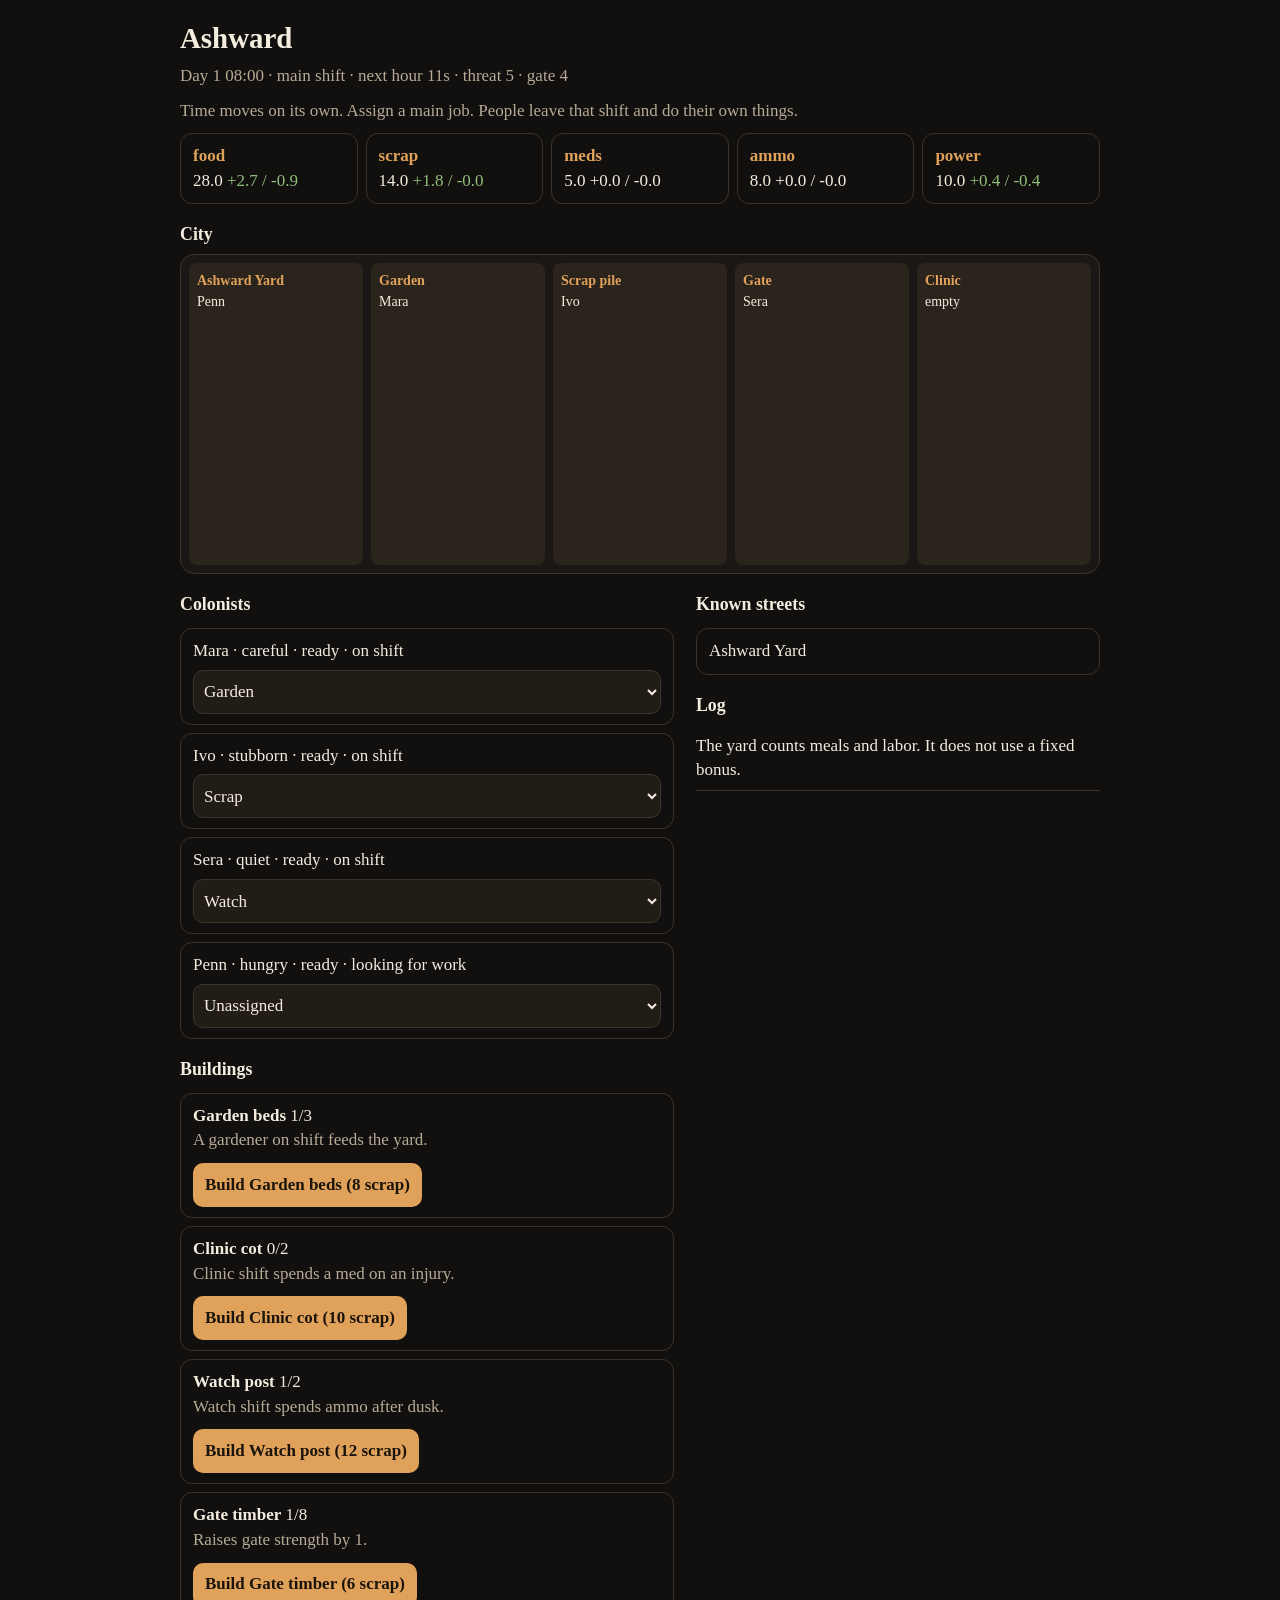
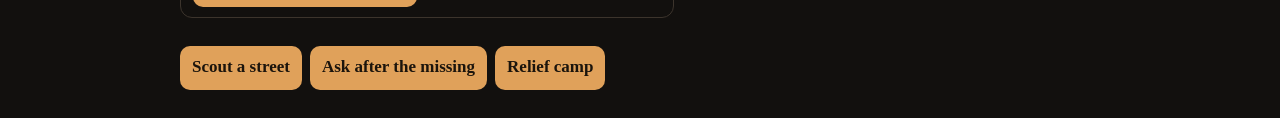
==== commit 22c099ef: "fix: keep job menu open and count labor instead of flat rates" ====
--- a/index.html
+++ b/index.html
@@ -5,7 +5,7 @@
   <meta name="viewport" content="width=device-width, initial-scale=1" />
   <meta name="theme-color" content="#12100e" />
   <title>Ashward</title>
-  <link rel="stylesheet" href="css/style.css?v=0.5.1" />
+  <link rel="stylesheet" href="css/style.css?v=0.5.2" />
 </head>
 <body>
   <h1>Ashward</h1>
@@ -33,7 +33,7 @@
     <button type="button" id="btn-search">Ask after the missing</button>
     <button type="button" id="btn-new">Relief camp</button>
   </div>
-  <script src="js/data.js?v=0.5.1"></script>
-  <script src="js/game.js?v=0.5.1"></script>
+  <script src="js/data.js?v=0.5.2"></script>
+  <script src="js/game.js?v=0.5.2"></script>
 </body>
 </html>
